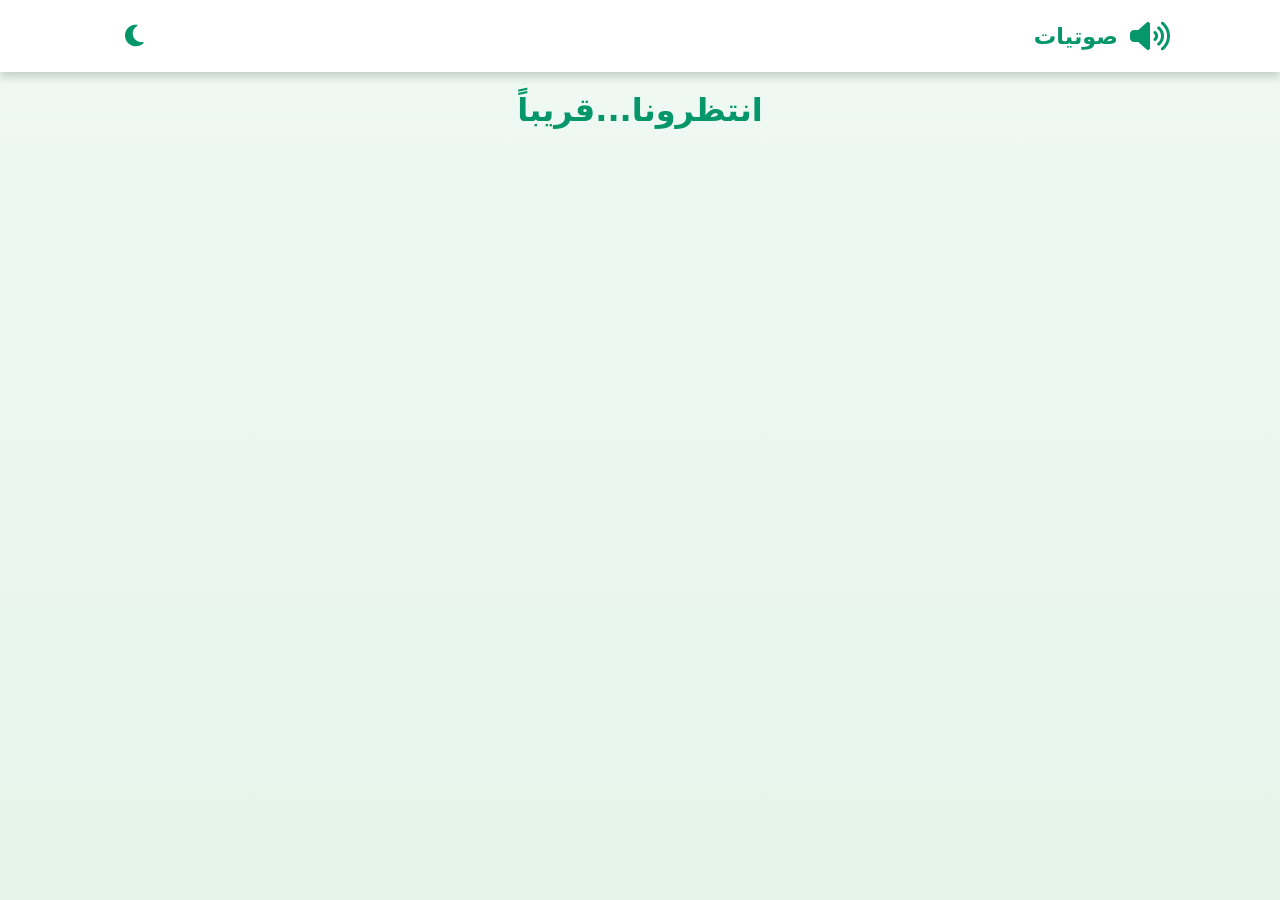
==== Audio.html @ d1f3d39f "Add files via upload" ====
<!doctype html>
<html lang="ar" dir="rtl">
  <head>
    <meta charset="UTF-8" />
    <meta name="viewport" content="width=device-width, initial-scale=1.0" />
    <title>🕌 مواقيت الصلاة - مصر</title>
    <!-- icon page -->
    <link rel="icon" href="image/icon.png" />
    <!-- link Css -->
    <link rel="stylesheet" href="css/Audio.css" />
    <link
      rel="stylesheet"
      href="https://cdnjs.cloudflare.com/ajax/libs/font-awesome/6.5.0/css/all.min.css"
    />
  </head>
  <body>
    <!-- Navbar -->
    <nav class="navbar">
      <div class="nav-container">
        <div class="nav-logo">
          <a href="index.html"><i class="fas fa-volume-up"></i></a>
          <span>صوتيات</span>
        </div>
        <div class="nav-right">
          <!-- زرار الـ Dark Mode -->
          <button
            onclick="toggleTheme()"
            id="themeBtn"
            class="theme-btn"
            title="تبديل الوضع">
            <i class="fas fa-moon"></i>
          </button>
        </div>
      </div>
    </nav>
    <h1>انتظرونا...قريباً</h1>
    <script src="js/Audio.js"></script>
  </body>
</html>
---- css/Audio.css ----
/* Globle Styling */
* {
  margin: 0;
  padding: 0;
  box-sizing: border-box;
}
body {
  background: linear-gradient(to bottom, #f0f9f4, #e6f4ea);
  font-family:
    system-ui,
    -apple-system,
    sans-serif;
  min-height: 100vh;
  padding-bottom: 40px;
  transition: background 0.4s;
}
body.dark {
  background: linear-gradient(to bottom, #1f2937, #111827);
  color: #e5e7eb;
}
/* ====================== Navbar ====================== */
.navbar {
  background: white;
  color: #059669;
  padding: 12px 0;
  box-shadow: 0 4px 10px rgba(0, 0, 0, 0.2);
  position: sticky;
  top: 0;
  z-index: 1000;
}
.nav-container {
  max-width: 1100px;
  margin: 0 auto;
  padding: 0 20px;
  display: flex;
  justify-content: space-between;
  align-items: center;
}
.nav-logo {
  display: flex;
  align-items: center;
  gap: 12px;
  font-size: 1.4rem;
  font-weight: bold;
}
.nav-logo i {
  font-size: 2rem;
  color: #059669;
}
.nav-right {
  display: flex;
  align-items: center;
  gap: 25px;
}
.nav-icons {
  display: flex;
  gap: 25px;
}
.nav-icon {
  display: flex;
  flex-direction: column;
  align-items: center;
  color: #059669;
  text-decoration: none;
  font-size: 0.95rem;
  transition: all 0.3s;
}
.nav-icon:hover {
  color: #059669;
  transform: translateY(-3px);
}
.nav-icon i {
  font-size: 1.6rem;
  margin-bottom: 4px;
}
/* زرار الـ Dark Mode */
.theme-btn {
  background: rgba(255, 255, 255, 0.15);
  border: none;
  color: #059669;
  font-size: 1.55rem;
  width: 48px;
  height: 48px;
  display: flex;
  align-items: center;
  justify-content: center;
  border-radius: 50%;
  cursor: pointer;
  transition: all 0.3s;
}
.theme-btn:hover {
  background: #059668aa;
  color: white;
  transform: scale(1.1);
}
body.dark .nav-icon:hover {
  color: #059669;
  transform: translateY(-3px);
}
body.dark .navbar {
  color: white;
}
body.dark .navbar{
  background: #1e2937;
}
body.dark .theme-btn {
  background: transparent;
  color: white;
}
body.dark .theme-btn:hover {
  background: rgba(255, 255, 255, 0.2);
  color: #059669;
}
/* Responsive mobile */
@media (max-width: 767px) {
  .nav-logo span{
    display: none;
  }
}
h1{
  display: flex;
  justify-content: center;
  align-items: center;
  transform: translateY(50%);
  color: #059669;
}
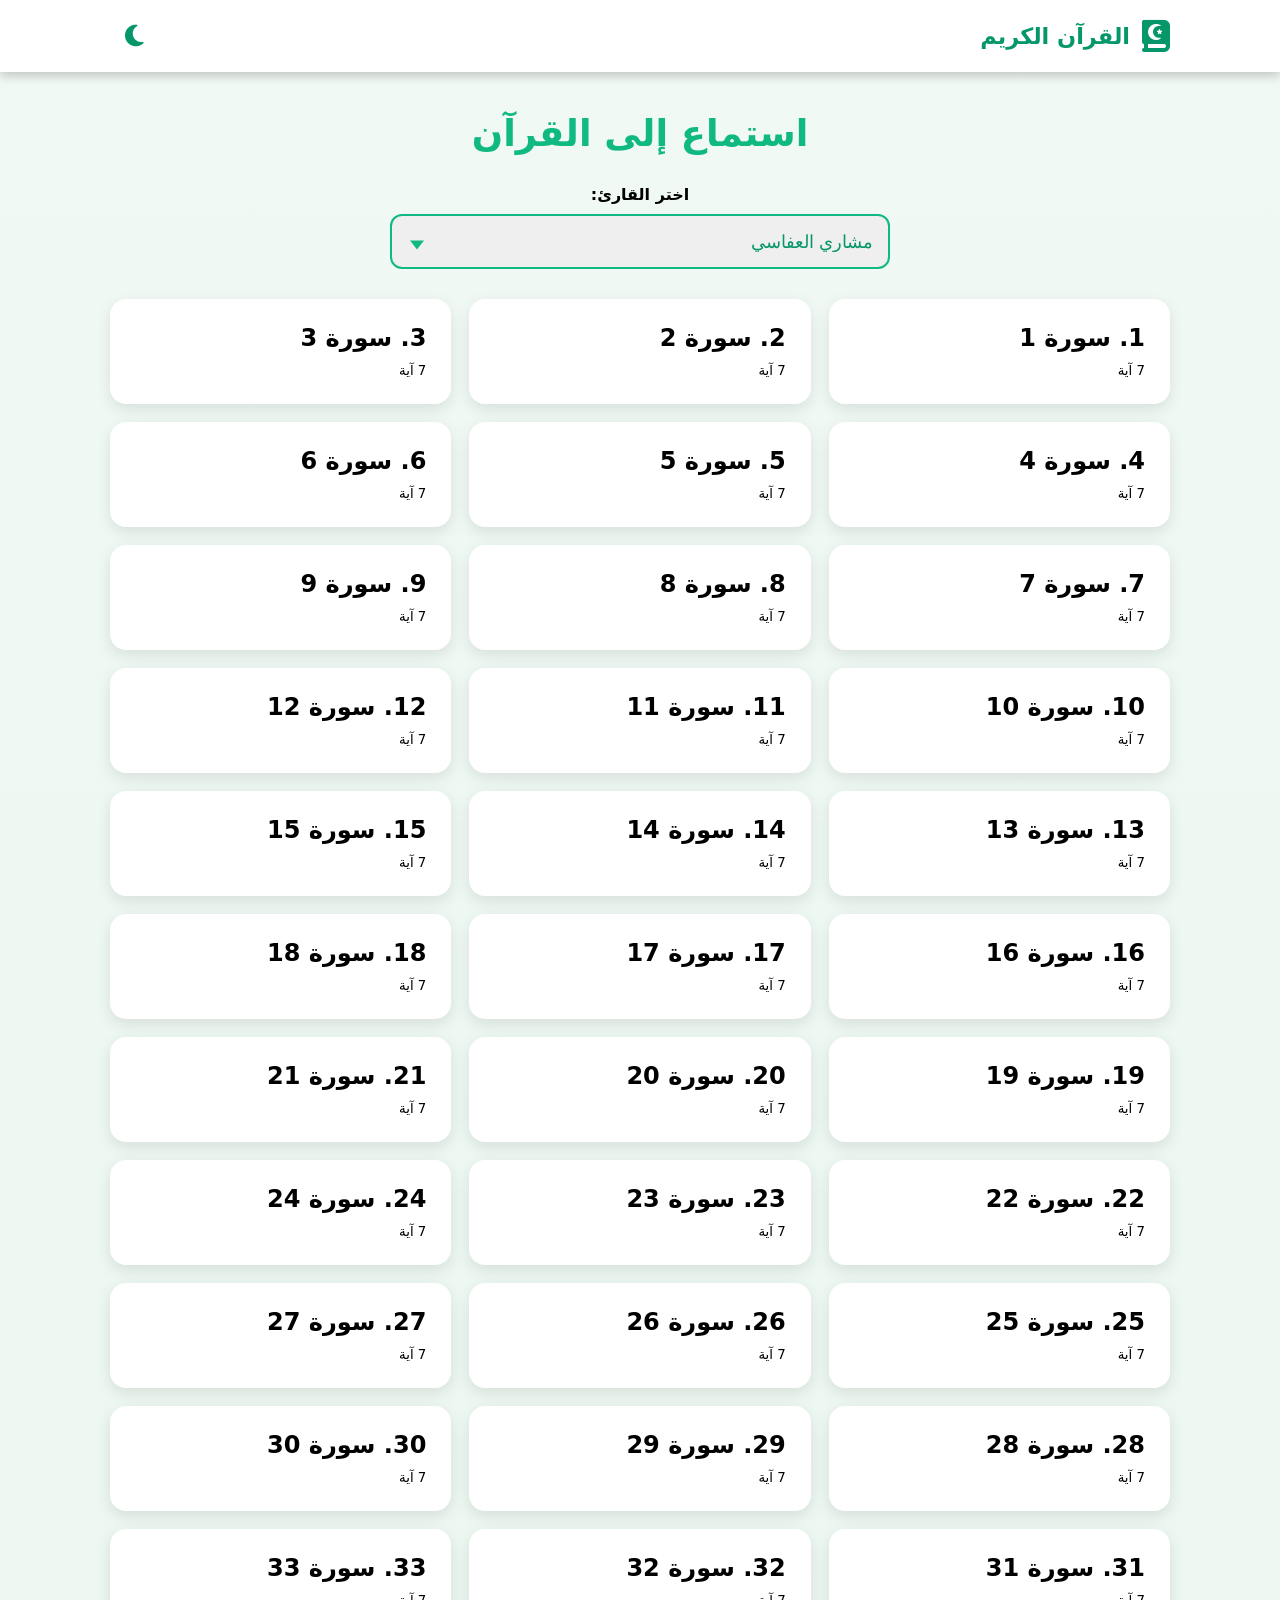
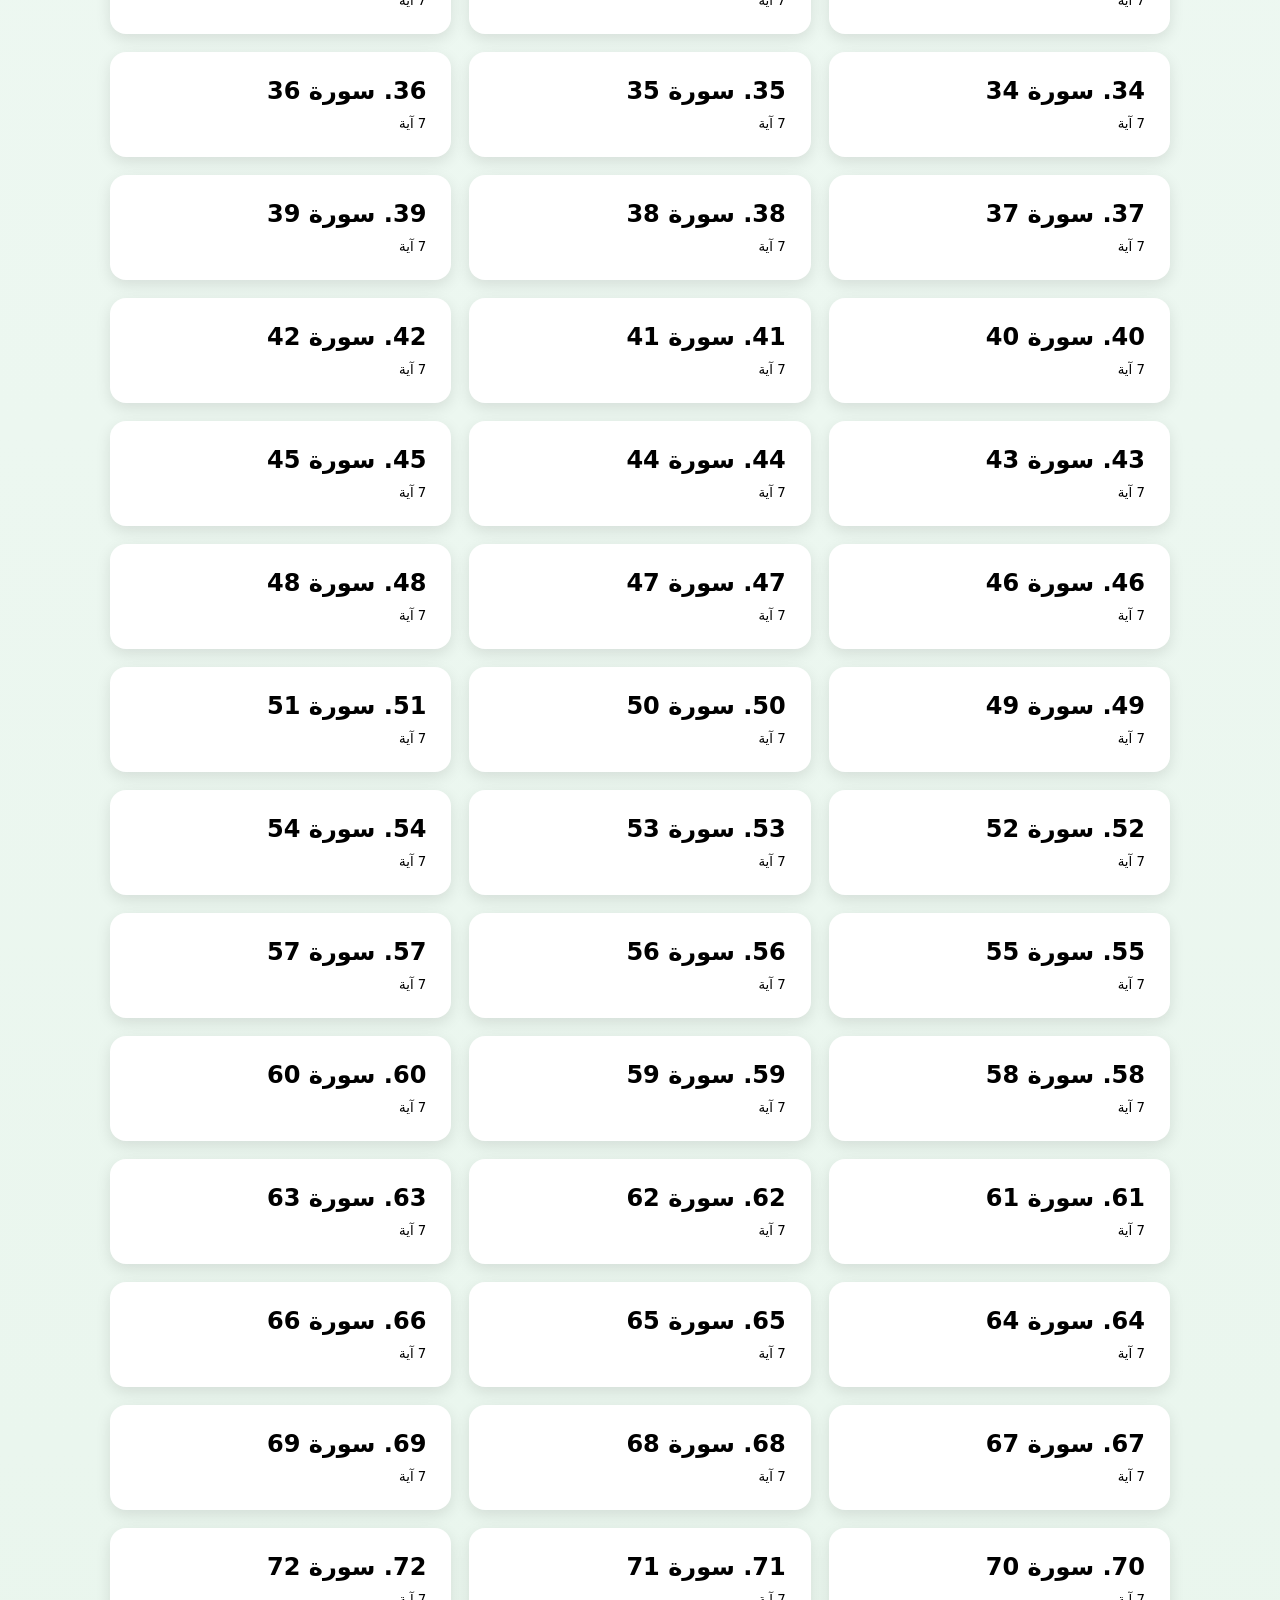
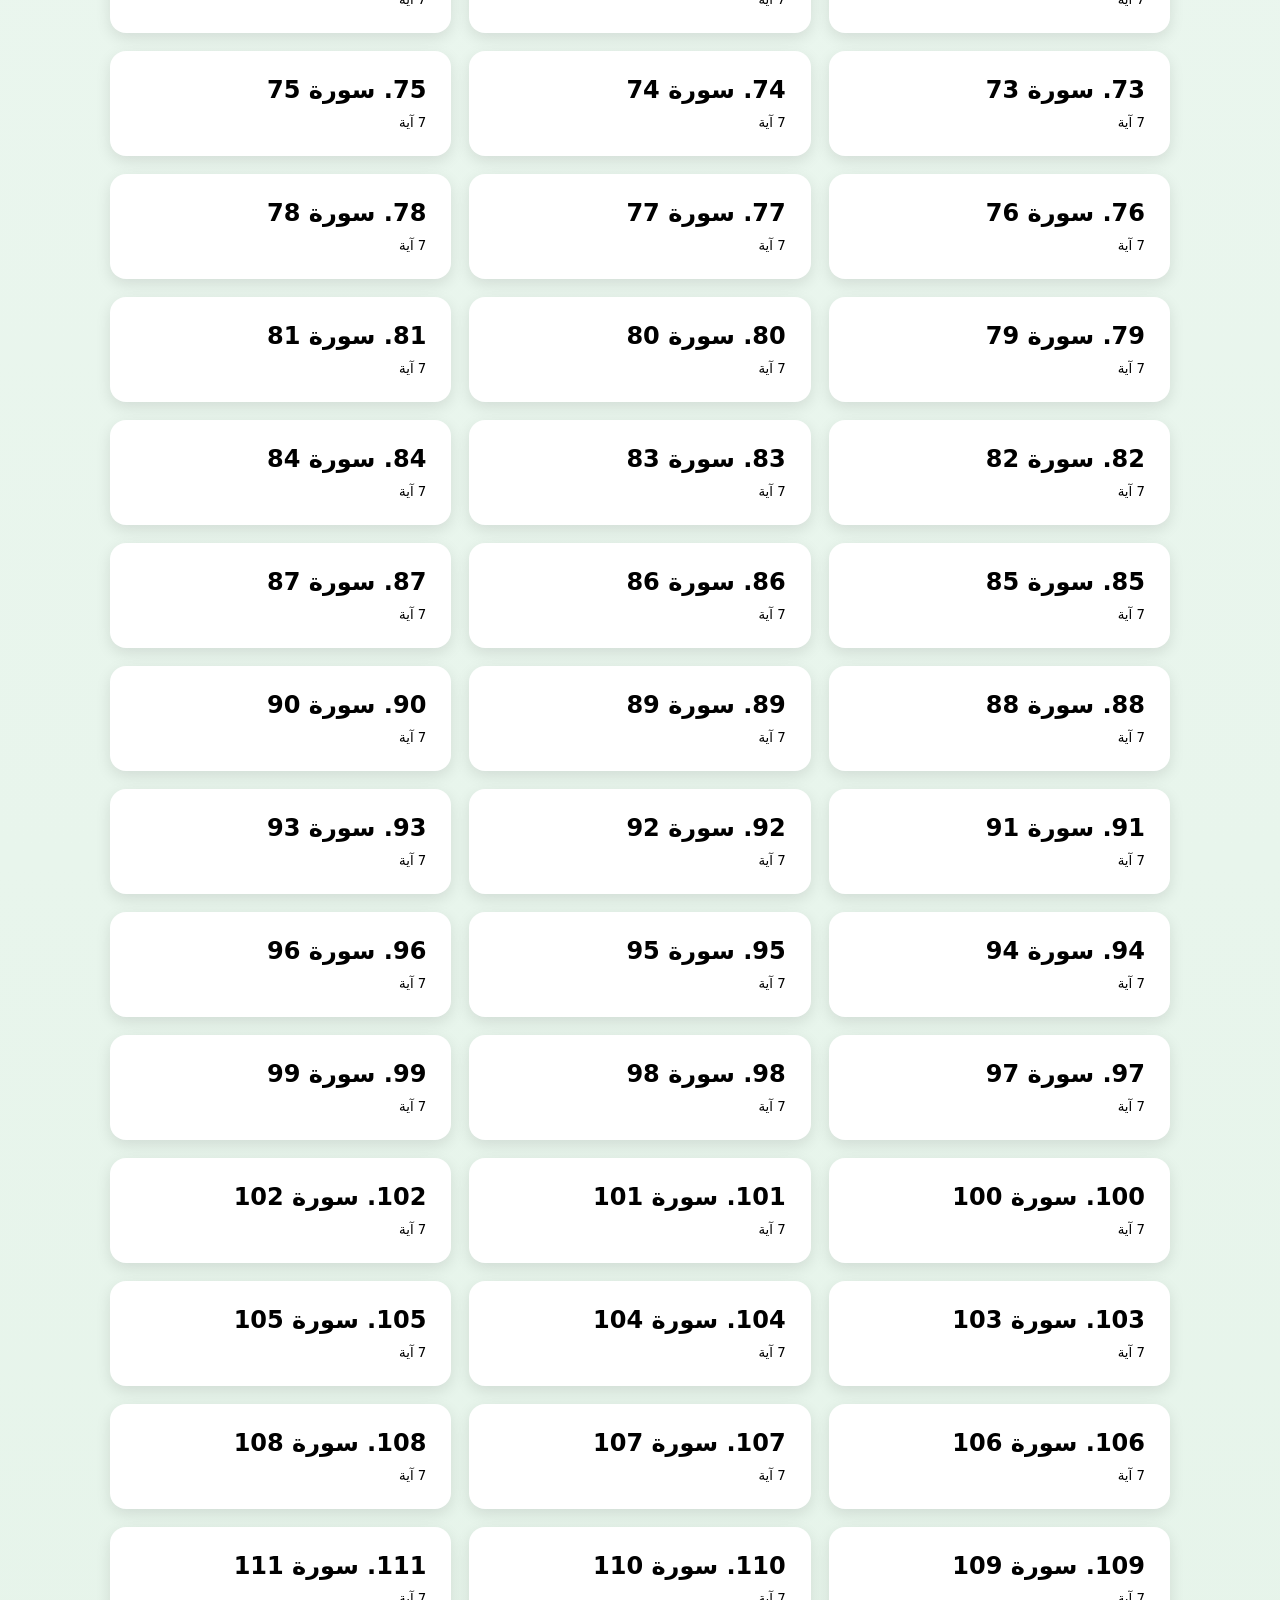
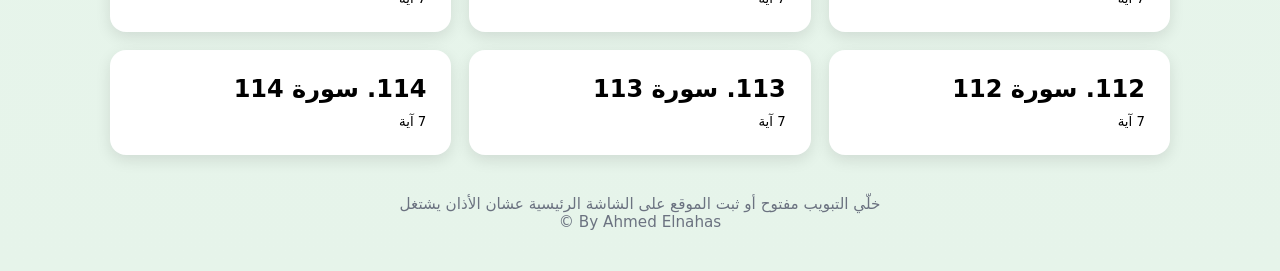
==== commit c56ffdc7: "Add files via upload" ====
--- a/Audio.html
+++ b/Audio.html
@@ -1,27 +1,20 @@
-<!doctype html>
+<!DOCTYPE html>
 <html lang="ar" dir="rtl">
-  <head>
-    <meta charset="UTF-8" />
-    <meta name="viewport" content="width=device-width, initial-scale=1.0" />
-    <title>🕌 مواقيت الصلاة - مصر</title>
-    <!-- icon page -->
-    <link rel="icon" href="image/icon.png" />
-    <!-- link Css -->
-    <link rel="stylesheet" href="css/Audio.css" />
-    <link
-      rel="stylesheet"
-      href="https://cdnjs.cloudflare.com/ajax/libs/font-awesome/6.5.0/css/all.min.css"
-    />
-  </head>
-  <body>
-    <!-- Navbar -->
+<head>
+  <meta charset="UTF-8">
+  <meta name="viewport" content="width=device-width, initial-scale=1.0">
+  <title>القرآن الكريم - استماع</title>
+  <link rel="stylesheet" href="css/Audio.css">
+  <link rel="stylesheet" href="https://cdnjs.cloudflare.com/ajax/libs/font-awesome/6.5.0/css/all.min.css">
+</head>
+<body>
+  <!-- Navbar -->
     <nav class="navbar">
       <div class="nav-container">
         <div class="nav-logo">
-          <a href="index.html"><i class="fas fa-volume-up"></i></a>
-          <span>صوتيات</span>
+          <a href="index.html"><i class="fas fa-book-quran"></i></a>
+          <span>القرآن الكريم</span>
         </div>
-        <div class="nav-right">
           <!-- زرار الـ Dark Mode -->
           <button
             onclick="toggleTheme()"
@@ -33,7 +26,35 @@
         </div>
       </div>
     </nav>
-    <h1>انتظرونا...قريباً</h1>
-    <script src="js/Audio.js"></script>
-  </body>
+  <div class="quran-page">
+    <h1 class="quran-header">استماع إلى القرآن</h1>
+    <!-- اختيار القارئ -->
+    <div class="reciter-box">
+      <label>اختر القارئ:</label>
+      <select id="reciterSelect"></select>
+    </div>
+    <!-- قائمة السور -->
+    <div id="surahs-list" class="surah-grid" style="display: none;"></div>
+    <!-- مشغل السورة -->
+    <div id="surah-view" class="surah-view" style="display: none;">
+      <button onclick="goBack()" class="back-button">
+        ← العودة لقائمة السور
+      </button>
+      <h2 id="surah-title"></h2>
+      
+      <div class="audio-player">
+        <audio id="quranAudio" controls style="width:100%; margin: 20px 0;"></audio>
+      </div>
+      
+      <div id="surah-text" class="surah-text"></div>
+    </div>
+  </div>
+    <!-- Footer -->
+    <p class="footer-text">
+      خلّي التبويب مفتوح أو ثبت الموقع على الشاشة الرئيسية عشان الأذان يشتغل
+      <br />
+      By Ahmed Elnahas &copy;
+    </p>
+  <script src="js/Audio.js"></script>
+</body>
 </html>
--- a/css/Audio.css
+++ b/css/Audio.css
@@ -18,6 +18,18 @@
   background: linear-gradient(to bottom, #1f2937, #111827);
   color: #e5e7eb;
 }
+.ayah-number {
+  color: #059669;
+  font-weight: bold;
+  font-size: 20px;
+}
+#surah-text {
+  line-height: 2.5;
+  font-size: 22px;
+  direction: rtl;
+  text-align: justify;
+}
+
 /* ====================== Navbar ====================== */
 .navbar {
   background: white;
@@ -52,27 +64,6 @@
   align-items: center;
   gap: 25px;
 }
-.nav-icons {
-  display: flex;
-  gap: 25px;
-}
-.nav-icon {
-  display: flex;
-  flex-direction: column;
-  align-items: center;
-  color: #059669;
-  text-decoration: none;
-  font-size: 0.95rem;
-  transition: all 0.3s;
-}
-.nav-icon:hover {
-  color: #059669;
-  transform: translateY(-3px);
-}
-.nav-icon i {
-  font-size: 1.6rem;
-  margin-bottom: 4px;
-}
 /* زرار الـ Dark Mode */
 .theme-btn {
   background: rgba(255, 255, 255, 0.15);
@@ -97,10 +88,11 @@
   color: #059669;
   transform: translateY(-3px);
 }
+body.dark .nav-icon,
 body.dark .navbar {
   color: white;
 }
-body.dark .navbar{
+body.dark .navbar {
   background: #1e2937;
 }
 body.dark .theme-btn {
@@ -113,14 +105,122 @@
 }
 /* Responsive mobile */
 @media (max-width: 767px) {
-  .nav-logo span{
+  .nav-logo span {
     display: none;
   }
 }
-h1{
-  display: flex;
-  justify-content: center;
-  align-items: center;
-  transform: translateY(50%);
-  color: #059669;
-}+/* hero Styling */
+.quran-page {
+  max-width: 1100px;
+  margin: 40px auto;
+  padding: 0 20px;
+}
+.quran-header {
+  text-align: center;
+  color: #10b981;
+  margin-bottom: 30px;
+  font-size: 2.3rem;
+}
+.reciter-box {
+  position: relative;
+  max-width: 500px;
+  margin: 0 auto 30px;
+  text-align: center;
+}
+.reciter-box label {
+  display: block;
+  margin-bottom: 10px;
+  font-weight: 600;
+}
+.reciter-box select {
+  width: 100%;
+  padding: 15px;
+  font-size: 1.15rem;
+  color: #059669;
+  border: 2px solid #10b981;
+  appearance: none;
+  border-radius: 12px;
+}
+.reciter-box::after {
+  content: "";
+  position: absolute;
+  top: 60px;
+  left: 20px;
+  width: 0;
+  height: 0;
+  border-left: 7px solid transparent;
+  border-right: 7px solid transparent;
+  border-top: 9px solid #10b981;
+  transform: translateY(-50%);
+  pointer-events: none;
+  z-index: 5;
+}
+body.dark .reciter-box::after {
+  border-top-color: #34d399;
+}
+body.dark .reciter-box select {
+  background-color: #111827;
+  color: white;
+}
+.back-button {
+  background: #10b981;
+  color: white;
+  border: none;
+  padding: 12px 24px;
+  border-radius: 10px;
+  cursor: pointer;
+  margin-bottom: 25px;
+  font-size: 1.05rem;
+  transition: all 0.3s ease;
+}
+.back-button:hover {
+  transform: translateY(-6px);
+}
+.surah-grid {
+  display: grid;
+  grid-template-columns: repeat(auto-fill, minmax(300px, 1fr));
+  gap: 18px;
+}
+.surah {
+  background: white;
+  padding: 25px;
+  border-radius: 16px;
+  box-shadow: 0 5px 15px rgba(0, 0, 0, 0.1);
+  cursor: pointer;
+  transition: 0.3s;
+}
+body.dark .surah {
+  background: #293748;
+}
+.surah:hover {
+  transform: translateY(-6px);
+}
+.surah h3 {
+  font-size: 1.5rem;
+  margin-bottom: 8px;
+}
+.audio-player {
+  margin: 30px 0;
+  text-align: center;
+}
+.surah-view h2 {
+  text-align: center;
+  color: #10b981;
+  margin-bottom: 20px;
+}
+.surah-text {
+  line-height: 3;
+  font-size: 1.4rem;
+  text-align: justify;
+  margin-top: 30px;
+}
+/* footer Styling */
+.footer-text {
+  text-align: center;
+  color: #6b7280;
+  margin-top: 30px;
+  font-size: 0.95rem;
+}
+body.dark .footer-text {
+  color: #9ca3af;
+}
